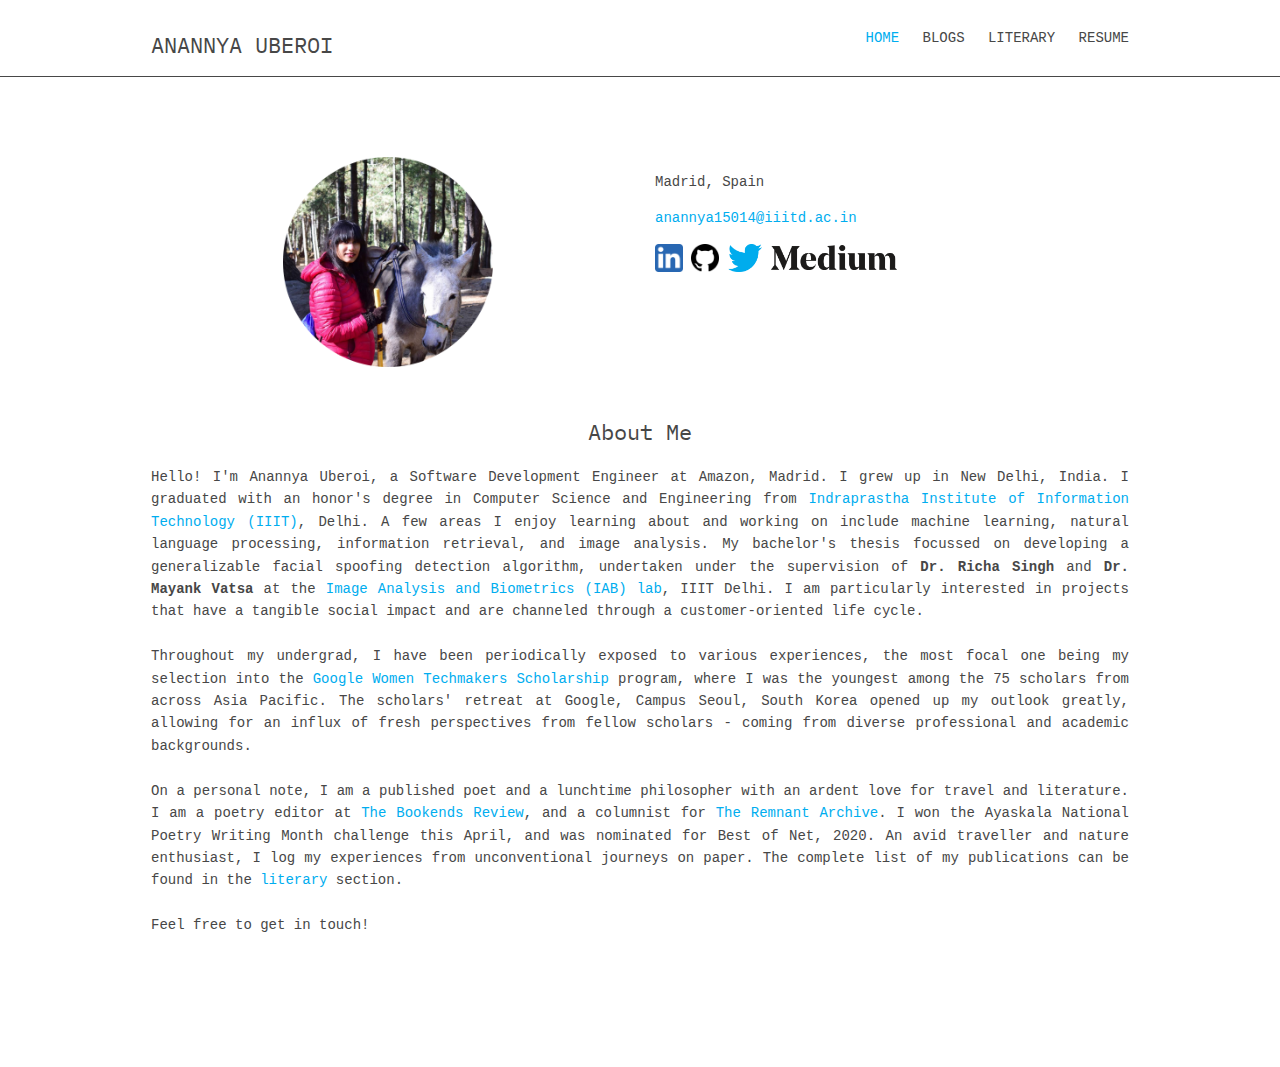
==== index.html @ 2ca4f3ef "Update index.html" ====
<!DOCTYPE html>
<html>
   <meta name="viewport" content="width=device-width, initial-scale=1.0">
   <head>
      <title>Anannya::Home</title>
      <meta charset="utf-8">
      <meta name="viewport" content="width=device-width, initial-scale=1.0, maximum-scale=1.0, user-scalable=no">
      <link href='https://fonts.googleapis.com/css?family=IBM Plex Mono' rel='stylesheet'>
      <link href="layout/styles/layout.css" rel="stylesheet" type="text/css" media="all">
   </head>
   <body id="top">
      <div class="wrapper row1">
         <header id="header" class="hoc clear">
            <div id="logo" class="fl_left">
               <h1><a href="index">Anannya Uberoi</a></h1>
            </div>
            <nav id="mainav" class="fl_right">
               <ul class="clear">
                  <li class="active"><a href="index">Home</a></li>
                  <li><a href="blogs">Blogs</a></li>
                  <li><a href="literary">Literary</a></li>
                  <li><a href="https://drive.google.com/file/d/1tfeYeMMP2MQpSxWvID1FiwrRkf4_Dm-1/view?usp=sharing">Resume</a></li>
               </ul>
            </nav>
         </header>
      </div>
      <div class="wrapper row3">
         <main class="hoc container clear">
            <div class="group btmspace-50 demo hoc" align="center" width="auto" float="none">
               <div class="one_half first" align="center">
                  <img src="images/circle-cropped.png" alt="Profile" style="width:15em;height:15em;">
               </div>
               <div class="one_half" align="left">
                  <p>Madrid, Spain</p>
                  <p><a href="mailto:anannya15014@iiitd.ac.in">anannya15014@iiitd.ac.in</a></p>
                  <p>
                     <a href="https://www.linkedin.com/in/anannyauberoi/"><img src="images/linkedin.png" alt="LinkedIn" style="height:2em"></a>
                     <a href="https://github.com/anne27"><img src="images/github.png" alt="GitHub" style="height:2em"></a>
                     <a href="https://twitter.com/AnannyaUberoi"><img src="images/twitter.png" alt="Twitter" style="height:2em"></a>
                     <a href="https://medium.com/@anannyauberoi/"><img src="images/medium.png" alt="Medium" style="width:9em"></a>
                  </p>
               </div>
            </div>
            <h3 class="heading" align="center">About Me</h3>
            <p class="btmspace-50 justified">Hello! I'm Anannya Uberoi, a Software Development Engineer at Amazon, Madrid. I grew up in New Delhi, India. I graduated with an honor's degree in Computer Science and Engineering from <a target="_blank" href = "http://iiitd.ac.in/">Indraprastha Institute of Information Technology (IIIT)</a>, Delhi. A few areas I enjoy learning about and working on include machine learning, natural language processing, information retrieval, and image analysis. My bachelor's thesis focussed on developing a generalizable facial spoofing detection algorithm, undertaken under the supervision of <strong>Dr. Richa Singh</strong> and <strong>Dr. Mayank Vatsa</strong> at the <a target="_blank" href = "http://iab-rubric.org/">Image Analysis and Biometrics (IAB) lab</a>, IIIT Delhi. I am particularly interested in projects that have a tangible social impact and are channeled through a customer-oriented life cycle.
               <br><br>
               Throughout my undergrad, I have been periodically exposed to various  experiences, the most focal one being my selection into the <a target="_blank" href = "https://www.womentechmakers.com/scholars/previous">Google Women Techmakers Scholarship</a> program, where I was the youngest among the 75 scholars from across Asia Pacific. The scholars' retreat at Google, Campus Seoul, South Korea opened up my outlook greatly, allowing for an influx of fresh perspectives from fellow scholars - coming from diverse professional and academic backgrounds.
               <br><br>
               On a personal note, I am a published poet and a lunchtime philosopher with an ardent love for travel and literature. I am a poetry editor at <a target="_blank" href="http://thebookendsreview.com/about-us/">The Bookends Review</a>, and a columnist for <a target="_blank" href="https://www.theremnantarchive.com/">The Remnant Archive</a>. I won the Ayaskala National Poetry Writing Month challenge this April, and was nominated for Best of Net, 2020. An avid traveller and nature enthusiast, I log my experiences from unconventional journeys on paper. The complete list of my publications can be found in the <a href="https://anannyauberoi.com/literary">literary</a> section.
               <br><br>
               Feel free to get in touch!
            </p>
            <!-- <div class="clear"><span class="tags">New:</span> For personalized resume and profile reviews at fixed charges, please contact me via LinkedIn Messaging or drop me an email at <a href="mailto:anannyauberoi27@gmail.com">anannyauberoi27@gmail.com</a>, with the subject line including "Resume Review".</div> -->
         </main>
      </div>
      <a id="backtotop" href="#top"><i class="fa fa-chevron-up"></i></a>
      <script src="layout/scripts/jquery.min.js"></script>
      <script src="layout/scripts/jquery.backtotop.js"></script>
      <script src="layout/scripts/jquery.mobilemenu.js"></script>
      <script src="layout/scripts/jquery.flexslider-min.js"></script>
   </body>
</html>
---- layout/styles/layout.css ----
@charset "utf-8";
/*
Template Name: Jeren
Author: <a href="https://www.os-templates.com/">OS Templates</a>
Author URI: https://www.os-templates.com/
Licence: Free to use under our free template licence terms
Licence URI: https://www.os-templates.com/template-terms
File: Layout CSS
*/

@import url("font-awesome.min.css");
@import url("custom.flexslider.css");
@import url("framework.css");

/* Rows
--------------------------------------------------------------------------------------------------------------- */
.row0, .row0 a{}
.row1{border-bottom:1px solid;}
.row2{border-bottom:1px solid;}
.row3, .row3 a{}
.row4, .row4 a{}
.row5{border-top:1px solid;}


/* Top Bar
--------------------------------------------------------------------------------------------------------------- */
#topbar{padding:15px 0; font-size:.8rem; text-transform:uppercase;}

#topbar *{margin:0;}
#topbar ul li{display:inline-block; margin-right:10px; padding-right:15px; border-right:1px solid;}
#topbar ul li:last-child{margin-right:0; padding-right:0; border-right:none;}
#topbar i{margin:0 5px 0 0; line-height:normal;}


/* Header
--------------------------------------------------------------------------------------------------------------- */
#header{}

#header #logo{margin:30px 0 0 0;}
#header #logo h1{margin:0; padding:0; font-size:22px; text-transform:uppercase;}


/* Page Intro
--------------------------------------------------------------------------------------------------------------- */
#pageintro{padding:150px 0;}

#pageintro li article{display:block; max-width:75%; margin:0 auto; text-align:center;}
#pageintro li article *{margin:0;}
#pageintro li p:first-of-type{margin-bottom:10px; font-style:italic;}
#pageintro li .heading{margin-bottom:30px; font-size:3rem; word-wrap:break-word;}
#pageintro li p:nth-of-type(2){line-height:1.5rem;}
#pageintro li footer{margin-top:40px;}


/* Content Area
--------------------------------------------------------------------------------------------------------------- */
.container{padding:80px 0;}

/* Content */
.container .content{}

.sectiontitle{display:block; max-width:65%; margin:0 auto 60px; text-align:center;}
.sectiontitle *{margin:0;}

.services li:nth-child(-n+3){margin-bottom:50px;}/* Adds bottom margin to the first three elements only */
.services > li:last-child{margin-bottom:0;}/* Used when elements stack in small viewports */
.services article{display:block; text-align:center;}
.services article *{margin:0 0 15px 0;}
.services article > :last-child{margin-bottom:0;}
.services article .heading{font-size:1.2rem;}

.logos li:last-child{margin-bottom:0;}/* Used when elements stack in small viewports */
.logos li a{display:inline-block; max-width:100%;}

.excerpt{display:inline-block; width:100%; max-width:320px; padding-bottom:20px;}
.excerpt img{}
.excerpt .excerpttxt{display:block; position:relative; max-width:84%; margin:-40px auto; padding:20px; text-align:center;}
.excerpt .excerpttxt > ul{margin:0 0 15px 0; padding:0; font-size:.8rem;}
.excerpt .excerpttxt > ul li{display:inline-block; margin-right:8px;}
.excerpt .excerpttxt > ul li:first-child::after{margin-left:10px; content:"|";}
.excerpt .excerpttxt > ul li:last-child{margin-right:0;}
.excerpt .heading{margin:0 0 30px 0;}
.excerpt p:last-of-type{margin:0; padding:0;}

/* Comments */
#comments ul{margin:0 0 40px 0; padding:0; list-style:none;}
#comments li{margin:0 0 10px 0; padding:15px;}
#comments .avatar{float:right; margin:0 0 10px 10px; padding:3px; border:1px solid;}
#comments address{font-weight:bold;}
#comments time{font-size:smaller;}
#comments .comcont{display:block; margin:0; padding:0;}
#comments .comcont p{margin:10px 5px 10px 0; padding:0;}

#comments form{display:block; width:100%;}
#comments input, #comments textarea{width:100%; padding:10px; border:1px solid;}
#comments textarea{overflow:auto;}
#comments div{margin-bottom:15px;}
#comments input[type="submit"], #comments input[type="reset"]{display:inline-block; width:auto; min-width:150px; margin:0; padding:8px 5px; cursor:pointer;}

/* Sidebar */
.container .sidebar{}

.sidebar .sdb_holder{margin-bottom:50px;}
.sidebar .sdb_holder:last-child{margin-bottom:0;}


/* Footer
--------------------------------------------------------------------------------------------------------------- */
#footer{padding:80px 0;}

#footer .heading{margin-bottom:50px; font-size:1.2rem;}

#footer .linklist li{display:block; margin-bottom:15px; padding:0 0 15px 0; border-bottom:1px solid;}
#footer .linklist li:last-child{margin:0; padding:0; border:none;}
#footer .linklist li::before, #footer .linklist li::after{display:table; content:"";}
#footer .linklist li, #footer .linklist li::after{clear:both;}

#footer .contact{}
#footer .contact.linklist li, #footer .contact.linklist li:last-child{position:relative; padding-left:40px;}
#footer .contact li *{margin:0; padding:0; line-height:1.6;}
#footer .contact li i{display:block; position:absolute; top:0; left:0; width:30px; font-size:16px; text-align:center;}

#footer input, #footer button{border:1px solid;}
#footer input{display:block; width:100%; padding:8px;}
#footer button{padding:8px 18px 10px; text-transform:uppercase; font-weight:700; cursor:pointer;}

/* Transition Fade
This gives a smooth transition to "ALL" elements used in the layout - other than the navigation form used in mobile devices
If you don't want it to fade all elements, you have to list the ones you want to be faded individually
Delete it completely to stop fading
--------------------------------------------------------------------------------------------------------------- */
*, *::before, *::after{transition:all .28s ease-in-out;}
#mainav form *{transition:none !important;}


/* ------------------------------------------------------------------------------------------------------------ */
/* ------------------------------------------------------------------------------------------------------------ */
/* ------------------------------------------------------------------------------------------------------------ */
/* ------------------------------------------------------------------------------------------------------------ */
/* ------------------------------------------------------------------------------------------------------------ */


/* Navigation
--------------------------------------------------------------------------------------------------------------- */
nav ul, nav ol{margin:0; padding:0; list-style:none;}

#mainav, #breadcrumb, .sidebar nav{line-height:normal;}
#mainav .drop::after, #mainav li li .drop::after, #breadcrumb li a::after, .sidebar nav a::after{position:absolute; font-family:"FontAwesome"; font-size:10px; line-height:10px;}

/* Top Navigation */
#mainav{}
#mainav ul{text-transform:uppercase;}
#mainav ul ul{z-index:9999; position:absolute; width:180px; text-transform:none;}
#mainav ul ul ul{left:180px; top:0;}
#mainav li{display:inline-block; position:relative; margin:0 15px 0 0; padding:0;}
#mainav li:last-child{margin-right:0;}
#mainav li li{width:100%; margin:0;}
#mainav li a{display:block; padding:30px 0;}
#mainav li li a{border:solid; border-width:0 0 1px 0;}
#mainav .drop{padding-left:15px;}
#mainav li li a, #mainav li li .drop{display:block; margin:0; padding:10px 15px;}
#mainav .drop::after, #mainav li li .drop::after{content:"\f0d7";}
#mainav .drop::after{top:35px; left:5px;}
#mainav li li .drop::after{top:15px; left:5px;}
#mainav ul ul{visibility:hidden; opacity:0;}
#mainav ul li:hover > ul{visibility:visible; opacity:1;}

#mainav form{display:none; margin:0; padding:0;}
#mainav form select, #mainav form select option{display:block; cursor:pointer; outline:none;}
#mainav form select{width:100%; padding:5px; border:none;}
#mainav form select option{margin:5px; padding:0; border:none;}

/* Breadcrumb */
#breadcrumb{padding:120px 0 15px;}
#breadcrumb ul{margin:0; padding:0; list-style:none; text-transform:uppercase;}
#breadcrumb li{display:inline-block; margin:0 6px 0 0; padding:0;}
#breadcrumb li a{display:block; position:relative; margin:0; padding:0 12px 0 0; font-size:12px;}
#breadcrumb li a::after{top:3px; right:0; content:"\f101";}
#breadcrumb li:last-child a{margin:0; padding:0;}
#breadcrumb li:last-child a::after{display:none;}

/* Sidebar Navigation */
.sidebar nav{display:block; width:100%;}
.sidebar nav li{margin:0 0 3px 0; padding:0;}
.sidebar nav a{display:block; position:relative; margin:0; padding:5px 10px 5px 15px; text-decoration:none; border:solid; border-width:0 0 1px 0;}
.sidebar nav a::after{top:9px; left:5px; content:"\f101";}
.sidebar nav ul ul a{padding-left:35px;}
.sidebar nav ul ul a::after{left:25px;}
.sidebar nav ul ul ul a{padding-left:55px;}
.sidebar nav ul ul ul a::after{left:45px;}

/* Pagination */
.pagination{display:block; width:100%; text-align:center; clear:both;}
.pagination li{display:inline-block; margin:0 2px 0 0;}
.pagination li:last-child{margin-right:0;}
.pagination a, .pagination strong{display:block; padding:8px 11px; border:1px solid; background-clip:padding-box; font-weight:normal;}

/* Back to Top */
#backtotop{z-index:999; display:inline-block; position:fixed; visibility:hidden; bottom:20px; right:20px; width:36px; height:36px; line-height:36px; font-size:16px; text-align:center; opacity:.2;}
#backtotop i{display:block; width:100%; height:100%; line-height:inherit;}
#backtotop.visible{visibility:visible; opacity:.5;}
#backtotop:hover{opacity:1;}


/* Tables
--------------------------------------------------------------------------------------------------------------- */
table, th, td{border:1px solid; border-collapse:collapse; vertical-align:top;}
table, th{table-layout:auto;}
table{width:100%; margin-bottom:15px;}
th, td{padding:5px 8px;}
td{border-width:0 1px;}


/* Gallery
--------------------------------------------------------------------------------------------------------------- */
#gallery{display:block; width:100%; margin-bottom:50px;}
#gallery figure figcaption{display:block; width:100%; clear:both;}
#gallery li{margin-bottom:30px;}


/* Font Awesome Social Icons
--------------------------------------------------------------------------------------------------------------- */
.faico{margin:0; padding:0; list-style:none;}
.faico li{display:inline-block; margin:8px 5px 0 0; padding:0; line-height:normal;}
.faico li:last-child{margin-right:0;}
.faico a{display:inline-block; width:36px; height:36px; line-height:36px; font-size:18px; text-align:center;}

.faico a{color:#inherit; background-color:#353535;}
.faico a:hover{color:#FFFFFF;}

.faicon-dribble:hover{background-color:#EA4C89;}
.faicon-facebook:hover{background-color:#3B5998;}
.faicon-google-plus:hover{background-color:#DB4A39;}
.faicon-linkedin:hover{background-color:#0E76A8;}
.faicon-twitter:hover{background-color:#00ACEE;}
.faicon-vk:hover{background-color:#4E658E;}


/* ------------------------------------------------------------------------------------------------------------ */
/* ------------------------------------------------------------------------------------------------------------ */
/* ------------------------------------------------------------------------------------------------------------ */
/* ------------------------------------------------------------------------------------------------------------ */
/* ------------------------------------------------------------------------------------------------------------ */


/* Colours
--------------------------------------------------------------------------------------------------------------- */
body{color:#CBCBCB; background-color:#222222;}
a{color:#00ADEF;}
a:active, a:focus{background:transparent;}/* IE10 + 11 Bugfix - prevents grey background */
hr, .borderedbox{border-color:#D7D7D7;}
label span{color:#FF0000; background-color:inherit;}
input:focus, textarea:focus, *:required:focus{border-color:#00ADEF;}

.overlay{color:#FFFFFF; background-color:inherit;}
.overlay::after{color:inherit; background-color:rgba(0,0,0,.55);}
.overlay.light{color:#474747;}
.overlay.light::after{background-color:rgba(255,255,255,.9);}

.btn, .btn.inverse:hover{color:#FFFFFF; background-color:#00ADEF; border-color:#00ADEF;}
.btn:hover, .btn.inverse{color:inherit; background-color:transparent; border-color:inherit;}

blockquote::before{color:rgba(255,255,255,.2);}

.icon{color:#00ADEF; border-color:#D7D7D7;}
a > .icon:hover, .services article:hover .icon{color:#FFFFFF; background-color:#00ADEF; border-color:#00ADEF;}


/* Rows */
.row0, .row0 a{color:#474747; background-color:#EFEFEF;}
.row1{color:#474747; background-color:#FFFFFF;}
.row2{color:#474747; background-color:#EFEFEF; border-color:#D7D7D7;}
.row3{color:#474747; background-color:#FFFFFF;}
.row4{color:#CBCBCB; background-color:#222222;}
.row5, .row5 a{color:#CBCBCB; background-color:#222222;}
.row5{border-color:rgba(255,255,255,.1);}


/* Top Bar */
#topbar ul li{border-color:rgba(0,0,0,.1);}
#topbar > div:last-of-type li:first-child a{color:#00ADEF;}


/* Header */
#header #logo a{color:inherit;}


/* Content Area */
.excerpt .excerpttxt{color:inherit; background-color:#FFFFFF;}


/* Footer */
#footer .heading{color:#FFFFFF;}
#footer hr, #footer .borderedbox, #footer .linklist li{border-color:rgba(255,255,255,.1);}

#footer input, #footer button{border-color:transparent;}
#footer input{color:#FFFFFF; background-color:#353535;}
#footer input:focus{border-color:#00ADEF;}
#footer button{color:#FFFFFF; background-color:#00ADEF;}


/* Navigation */
#mainav li a{color:inherit;}
#mainav .active a, #mainav a:hover, #mainav li:hover > a{color:#00ADEF; background-color:inherit;}
#mainav li li a, #mainav .active li a{color:#FFFFFF; background-color:rgba(0,0,0,.6); border-color:rgba(0,0,0,.6);}
#mainav li li:hover > a, #mainav .active .active > a{color:#FFFFFF; background-color:#00ADEF;}
#mainav form select{color:#FFFFFF; background-color:#000000;}

#breadcrumb a{color:inherit; background-color:inherit;}
#breadcrumb li:last-child a{color:#00ADEF;}

.container .sidebar nav a{color:inherit; border-color:#D7D7D7;}
.container .sidebar nav a:hover{color:#00ADEF;}

.pagination a, .pagination strong{border-color:#D7D7D7;}
.pagination .current *{color:#FFFFFF; background-color:#00ADEF;}

#backtotop{color:#FFFFFF; background-color:#00ADEF;}


/* Tables + Comments */
table, th, td, #comments .avatar, #comments input, #comments textarea{border-color:#D7D7D7;}
#comments input:focus, #comments textarea:focus, #comments *:required:focus{border-color:#00ADEF;}
th{color:#FFFFFF; background-color:#373737;}
tr, #comments li, #comments input[type="submit"], #comments input[type="reset"]{color:inherit; background-color:#FBFBFB;}
tr:nth-child(even), #comments li:nth-child(even){color:inherit; background-color:#F7F7F7;}
table a, #comments a{background-color:inherit;}


/* ------------------------------------------------------------------------------------------------------------ */
/* ------------------------------------------------------------------------------------------------------------ */
/* ------------------------------------------------------------------------------------------------------------ */
/* ------------------------------------------------------------------------------------------------------------ */
/* ------------------------------------------------------------------------------------------------------------ */


/* Media Queries
--------------------------------------------------------------------------------------------------------------- */
@-ms-viewport{width:device-width;}


/* Max Wrapper Width - Laptop, Desktop etc.
--------------------------------------------------------------------------------------------------------------- */
@media screen and (min-width:978px){
	.hoc{max-width:978px;}
}


/* Mobile Devices
--------------------------------------------------------------------------------------------------------------- */
@media screen and (max-width:900px){
	.hoc{max-width:90%;}

	#topbar{}

	#header{padding:30px 0 15px;}
	#header #logo{margin:0;}

	#mainav{}
	#mainav ul{display:none;}
	#mainav form{display:block;}

	#breadcrumb{}

	.container{}
	#comments input[type="reset"]{margin-top:10px;}
	.pagination li{display:inline-block; margin:0 5px 5px 0;}

	#footer{}

	#copyright{}
	#copyright p:first-of-type{margin-bottom:10px;}
}


@media screen and (max-width:750px){
	.imgl, .imgr{display:inline-block; float:none; margin:0 0 10px 0;}
	.fl_left, .fl_right{display:block; float:none;}
	.group .group > *:last-child, .clear .clear > *:last-child, .clear .group > *:last-child, .group .clear > *:last-child{margin-bottom:0;}/* Experimental - Needs more testing in different situations, stops double margin when stacking */
	.one_half, .one_third, .two_third, .one_quarter, .two_quarter, .three_quarter{display:block; float:none; width:auto; margin:0 0 50px 0; padding:0;}

	#topbar{padding-top:15px; text-align:center;}
	#topbar ul{margin:0 0 15px 0; line-height:normal;}

	#header{text-align:center;}
	#header #logo{margin-bottom:15px;}

	.sectiontitle{max-width:none; text-align:left;}
}


@media screen and (max-width:450px){
	#topbar ul li{margin-bottom:2px; padding-right:0; border-right:none;}
}


/* Other
--------------------------------------------------------------------------------------------------------------- */
@media screen and (max-width:650px){
	.scrollable{display:block; width:100%; margin:0 0 30px 0; padding:0 0 15px 0; overflow:auto; overflow-x:scroll;}
	.scrollable table{margin:0; padding:0; white-space:nowrap;}

	.inline li{display:block; margin-bottom:10px;}
	.pushright li{margin-right:0;}

	.font-x2{font-size:1.4rem;}
	.font-x3{font-size:1.6rem;}

	#pageintro li article{max-width:none; width:100%;}
	#pageintro li .heading{font-size:1.6rem;}
}

/* New */

.row {
  display: flex;
}

/* Create two equal columns that sits next to each other */
.column {
  flex: 50%;
  padding: 1em;
  width: 50%;
}

.tags 
{
	padding: 0.15em; 
	border-radius: 0.5em; 
	color: white; 
	background-color:#70c99d;
}
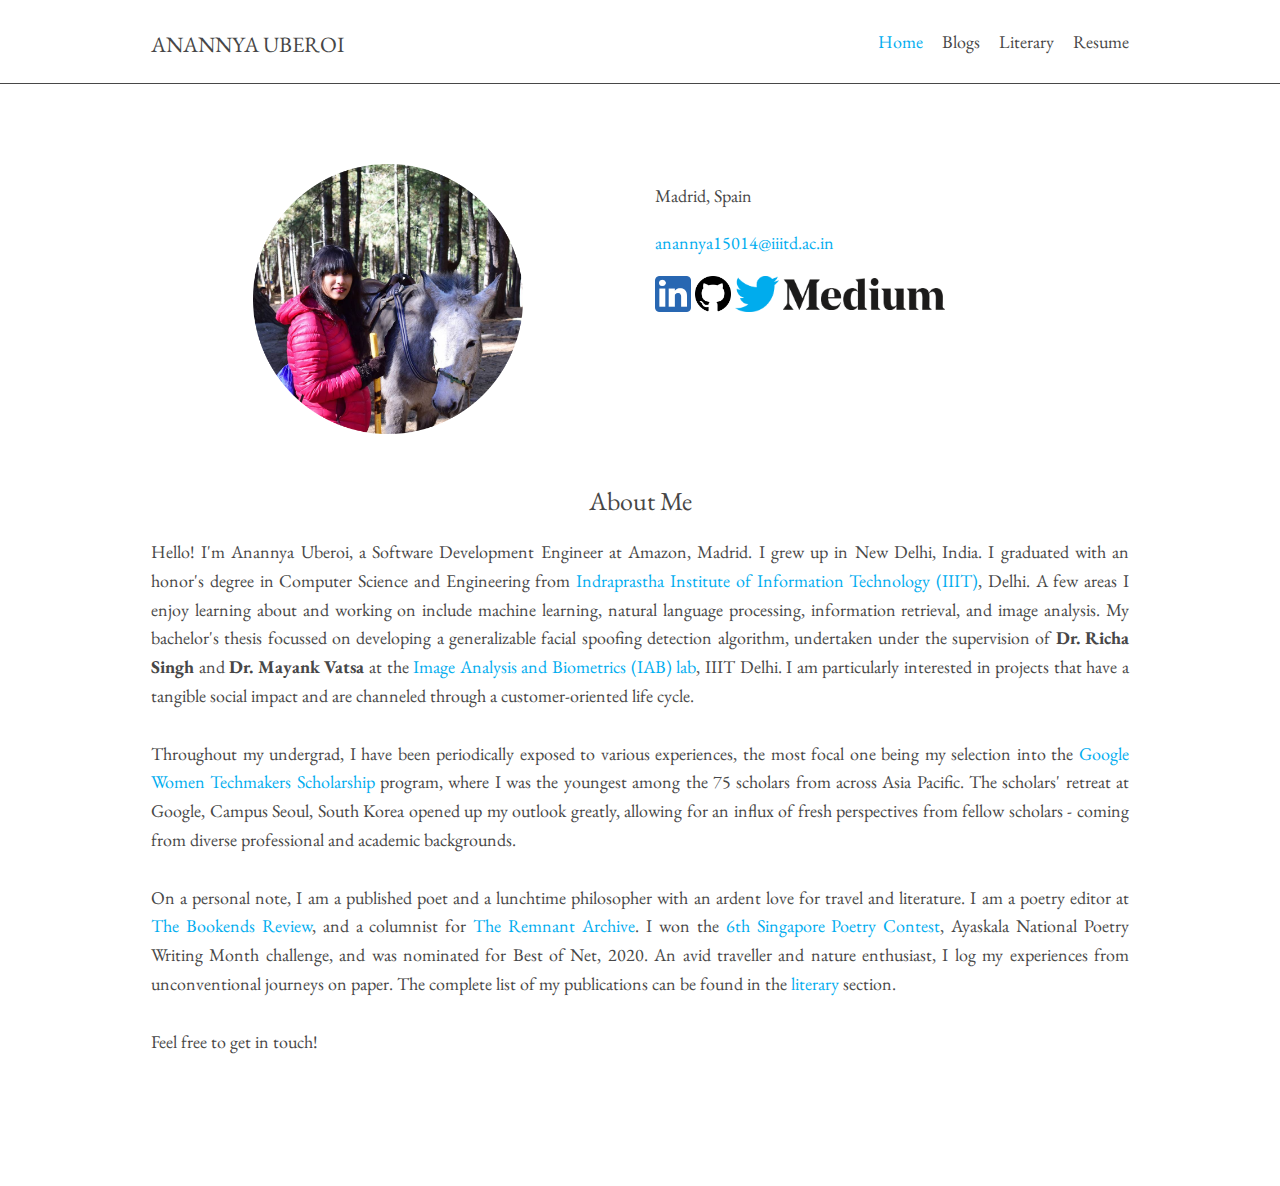
==== commit 415f1880: "Update index.html" ====
--- a/index.html
+++ b/index.html
@@ -46,7 +46,7 @@
                <br><br>
                Throughout my undergrad, I have been periodically exposed to various  experiences, the most focal one being my selection into the <a target="_blank" href = "https://www.womentechmakers.com/scholars/previous">Google Women Techmakers Scholarship</a> program, where I was the youngest among the 75 scholars from across Asia Pacific. The scholars' retreat at Google, Campus Seoul, South Korea opened up my outlook greatly, allowing for an influx of fresh perspectives from fellow scholars - coming from diverse professional and academic backgrounds.
                <br><br>
-               On a personal note, I am a published poet and a lunchtime philosopher with an ardent love for travel and literature. I am a poetry editor at <a target="_blank" href="http://thebookendsreview.com/about-us/">The Bookends Review</a>, and a columnist for <a target="_blank" href="https://www.theremnantarchive.com/">The Remnant Archive</a>. I won the Ayaskala National Poetry Writing Month challenge this April, and was nominated for Best of Net, 2020. An avid traveller and nature enthusiast, I log my experiences from unconventional journeys on paper. The complete list of my publications can be found in the <a href="https://anannyauberoi.com/literary">literary</a> section.
+               On a personal note, I am a published poet and a lunchtime philosopher with an ardent love for travel and literature. I am a poetry editor at <a target="_blank" href="http://thebookendsreview.com/about-us/">The Bookends Review</a>, and a columnist for <a target="_blank" href="https://www.theremnantarchive.com/">The Remnant Archive</a>. I won the <a target="_blank" href="https://singaporeunbound.org/blog/2020/7/23/6th-singapore-poetry-contest-results?fbclid=IwAR1X2EfIau5Wi6dW1j9ng-JLvfMtAHNqVcgIaGo2XMOSmZO0yrZzRk2Px0g">6th Singapore Poetry Contest</a>, Ayaskala National Poetry Writing Month challenge, and was nominated for Best of Net, 2020. An avid traveller and nature enthusiast, I log my experiences from unconventional journeys on paper. The complete list of my publications can be found in the <a href="https://anannyauberoi.com/literary">literary</a> section.
                <br><br>
                Feel free to get in touch!
             </p>
--- a/layout/styles/layout.css
+++ b/layout/styles/layout.css
@@ -67,7 +67,7 @@
 .services article{display:block; text-align:center;}
 .services article *{margin:0 0 15px 0;}
 .services article > :last-child{margin-bottom:0;}
-.services article .heading{font-size:1.2rem;}
+.services article .heading{font-size:.2rem;}
 
 .logos li:last-child{margin-bottom:0;}/* Used when elements stack in small viewports */
 .logos li a{display:inline-block; max-width:100%;}
@@ -149,7 +149,6 @@
 
 /* Top Navigation */
 #mainav{}
-#mainav ul{text-transform:uppercase;}
 #mainav ul ul{z-index:9999; position:absolute; width:180px; text-transform:none;}
 #mainav ul ul ul{left:180px; top:0;}
 #mainav li{display:inline-block; position:relative; margin:0 15px 0 0; padding:0;}
@@ -430,3 +429,20 @@
 	color: white; 
 	background-color:#70c99d;
 }
+
+.card {
+	padding: 20px;
+    margin: 30px;
+	box-shadow: 0 1px 3px rgba(0,0,0,0.12), 0 1px 2px rgba(0,0,0,0.24);
+	transition: all 0.3s cubic-bezier(.25,.8,.25,1);
+	background: #FDFDFD;
+  }
+  
+  .card:hover {
+	box-shadow: 0 14px 28px rgba(0,0,0,0.25), 0 10px 10px rgba(172, 81, 113, 0.22);
+  }
+
+li {
+	padding: 5px;
+}
+  
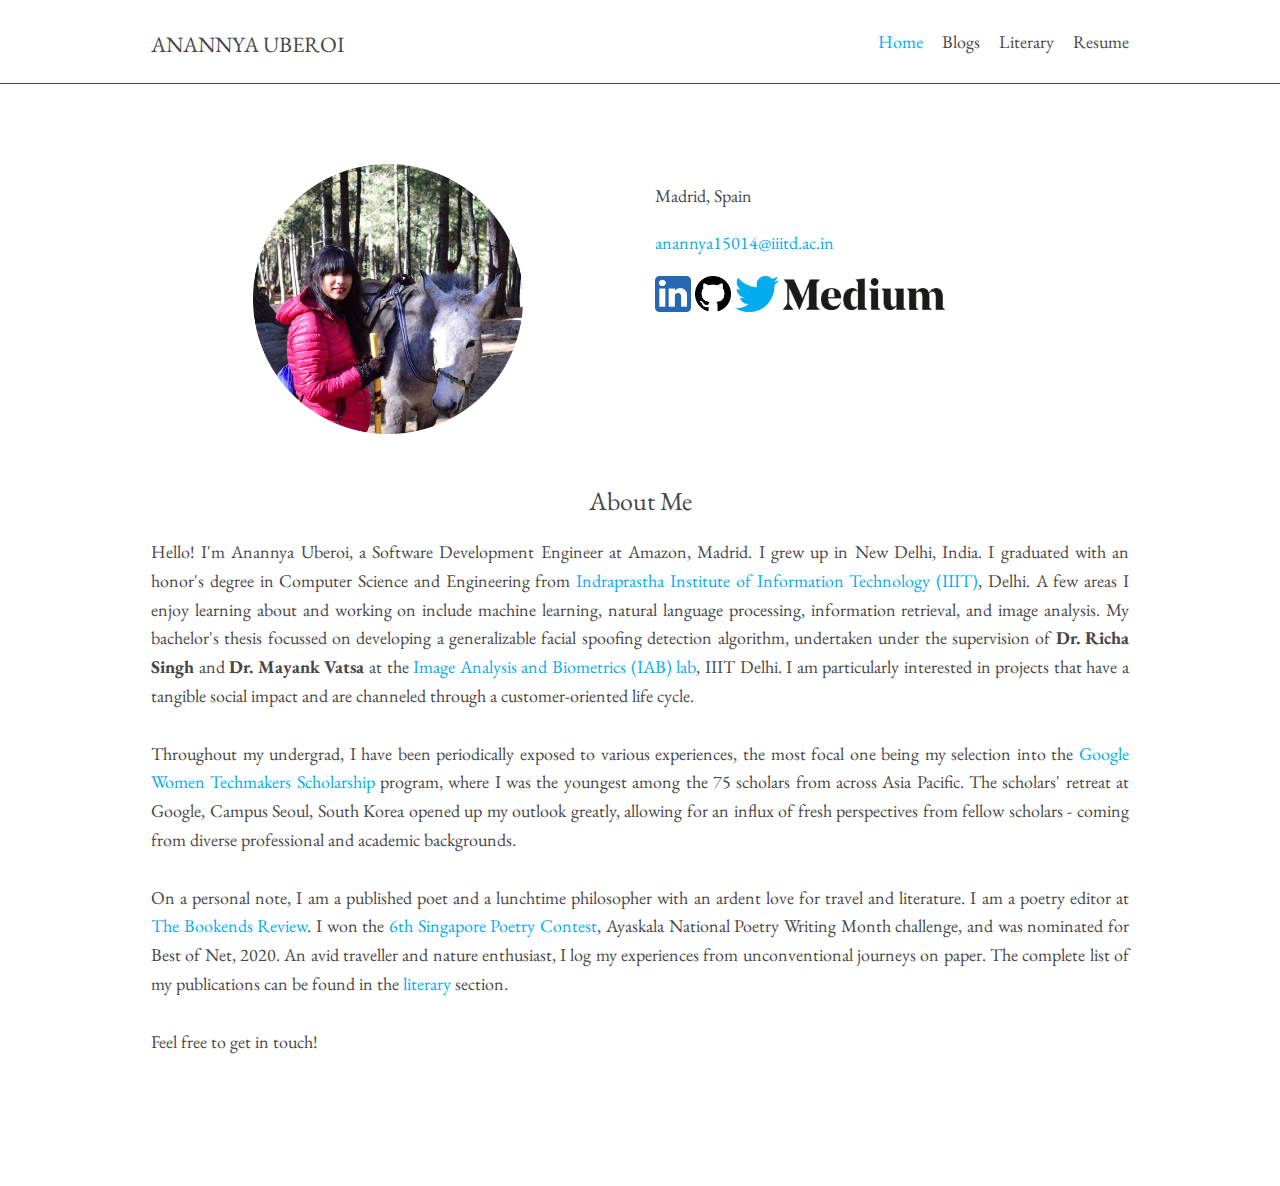
==== commit bdb88148: "Update index.html" ====
--- a/index.html
+++ b/index.html
@@ -46,7 +46,7 @@
                <br><br>
                Throughout my undergrad, I have been periodically exposed to various  experiences, the most focal one being my selection into the <a target="_blank" href = "https://www.womentechmakers.com/scholars/previous">Google Women Techmakers Scholarship</a> program, where I was the youngest among the 75 scholars from across Asia Pacific. The scholars' retreat at Google, Campus Seoul, South Korea opened up my outlook greatly, allowing for an influx of fresh perspectives from fellow scholars - coming from diverse professional and academic backgrounds.
                <br><br>
-               On a personal note, I am a published poet and a lunchtime philosopher with an ardent love for travel and literature. I am a poetry editor at <a target="_blank" href="http://thebookendsreview.com/about-us/">The Bookends Review</a>, and a columnist for <a target="_blank" href="https://www.theremnantarchive.com/">The Remnant Archive</a>. I won the <a target="_blank" href="https://singaporeunbound.org/blog/2020/7/23/6th-singapore-poetry-contest-results?fbclid=IwAR1X2EfIau5Wi6dW1j9ng-JLvfMtAHNqVcgIaGo2XMOSmZO0yrZzRk2Px0g">6th Singapore Poetry Contest</a>, Ayaskala National Poetry Writing Month challenge, and was nominated for Best of Net, 2020. An avid traveller and nature enthusiast, I log my experiences from unconventional journeys on paper. The complete list of my publications can be found in the <a href="https://anannyauberoi.com/literary">literary</a> section.
+               On a personal note, I am a published poet and a lunchtime philosopher with an ardent love for travel and literature. I am a poetry editor at <a target="_blank" href="http://thebookendsreview.com/about-us/">The Bookends Review</a>. I won the <a target="_blank" href="https://singaporeunbound.org/blog/2020/7/23/6th-singapore-poetry-contest-results?fbclid=IwAR1X2EfIau5Wi6dW1j9ng-JLvfMtAHNqVcgIaGo2XMOSmZO0yrZzRk2Px0g">6th Singapore Poetry Contest</a>, Ayaskala National Poetry Writing Month challenge, and was nominated for Best of Net, 2020. An avid traveller and nature enthusiast, I log my experiences from unconventional journeys on paper. The complete list of my publications can be found in the <a href="https://anannyauberoi.com/literary">literary</a> section.
                <br><br>
                Feel free to get in touch!
             </p>
--- a/layout/styles/layout.css
+++ b/layout/styles/layout.css
@@ -1,12 +1,4 @@
 @charset "utf-8";
-/*
-Template Name: Jeren
-Author: <a href="https://www.os-templates.com/">OS Templates</a>
-Author URI: https://www.os-templates.com/
-Licence: Free to use under our free template licence terms
-Licence URI: https://www.os-templates.com/template-terms
-File: Layout CSS
-*/
 
 @import url("font-awesome.min.css");
 @import url("custom.flexslider.css");
@@ -445,4 +437,191 @@
 li {
 	padding: 5px;
 }
+
+.piece {
+	font-style: italic;
+}
   
+/*PEN STYLES*/
+
+  .blog-card {
+	display: flex;
+	-webkit-box-orient: vertical;
+	-webkit-box-direction: normal;
+			flex-direction: column;
+	margin: 1rem auto;
+	box-shadow: 0 3px 7px -1px rgba(0, 0, 0, 0.1);
+	margin-bottom: 1.6%;
+	background: #fff;
+	line-height: 1.4;
+	border-radius: 5px;
+	overflow: hidden;
+	z-index: 0;
+  }
+  
+  .blog-card:hover .photo {
+	-webkit-transform: scale(1.01) rotate(2deg);
+			transform: scale(1.01) rotate(2deg);
+  }
+  .blog-card .meta {
+	position: relative;
+	z-index: 0;
+	height: 200px;
+  }
+  .blog-card .photo {
+	position: absolute;
+	top: 0;
+	right: 0;
+	bottom: 0;
+	left: 0;
+	background-size: cover;
+	background-position: center;
+	-webkit-transition: -webkit-transform 0.2s;
+	transition: -webkit-transform 0.2s;
+	transition: transform 0.2s;
+	transition: transform 0.2s, -webkit-transform 0.2s;
+  }
+  .blog-card .details,
+  .blog-card .details ul {
+	margin: auto;
+	padding: 0;
+	list-style: none;
+  }
+  .blog-card .details {
+	position: absolute;
+	top: 0;
+	bottom: 0;
+	left: -100%;
+	margin: auto;
+	-webkit-transition: left 0.2s;
+	transition: left 0.2s;
+	background: rgba(0, 0, 0, 0.6);
+	color: #fff;
+	padding: 10px;
+	width: 100%;
+	font-size: 0.9rem;
+  }
+  .blog-card .details a {
+	-webkit-text-decoration: dotted underline;
+			text-decoration: dotted underline;
+  }
+  .blog-card .details ul li {
+	display: inline-block;
+  }
+  .blog-card .details .author:before {
+	margin-right: 10px;
+	content: "\f007";
+  }
+  .blog-card .details .date:before {
+	margin-right: 10px;
+	content: "\f133";
+  }
+  .blog-card .details .tags ul:before {
+	content: "\f02b";
+	margin-right: 10px;
+  }
+  .blog-card .details .tags li {
+	margin-right: 2px;
+  }
+  .blog-card .details .tags li:first-child {
+	margin-left: -4px;
+  }
+  .blog-card .description {
+	padding: 1rem;
+	background: #fff;
+	position: relative;
+	z-index: 1;
+  }
+  .blog-card .description h1 {
+	line-height: 1;
+	margin: 0;
+	font-size: 1.4rem;
+  }
+  .blog-card .description h2 {
+	font-size: 1.2rem;
+	font-weight: 300;
+	color: #a2a2a2;
+	margin-top: 5px;
+  }
+  .blog-card .description .read-more {
+	text-align: right;
+  }
+  .blog-card .description .read-more a {
+	color: #5ad67d;
+	display: inline-block;
+	position: relative;
+  }
+  .blog-card .description .read-more a:after {
+	content: "\f061";
+	font-family: FontAwesome;
+	margin-left: -10px;
+	opacity: 0;
+	vertical-align: middle;
+	-webkit-transition: margin 0.3s, opacity 0.3s;
+	transition: margin 0.3s, opacity 0.3s;
+  }
+  .blog-card .description .read-more a:hover:after {
+	margin-left: 5px;
+	opacity: 1;
+  }
+  .blog-card p {
+	position: relative;
+	margin: 1rem 0 0;
+  }
+  .blog-card p:first-of-type {
+	margin-top: 1.25rem;
+  }
+  .blog-card p:first-of-type:before {
+	content: "";
+	position: absolute;
+	height: 5px;
+	background: #5ad67d;
+	width: 35px;
+	top: -0.75rem;
+	border-radius: 3px;
+  }
+  .blog-card:hover .details {
+	left: 0%;
+  }
+  @media (min-width: 640px) {
+	.blog-card {
+	  -webkit-box-orient: horizontal;
+	  -webkit-box-direction: normal;
+			  flex-direction: row;
+	  max-width: 1500px;
+	}
+	.blog-card .meta {
+	  flex-basis: 40%;
+	  height: auto;
+	}
+	.blog-card .description {
+	  flex-basis: 60%;
+	}
+	.blog-card .description:before {
+	  -webkit-transform: skewX(-3deg);
+			  transform: skewX(-3deg);
+	  content: "";
+	  background: #fff;
+	  width: 30px;
+	  position: absolute;
+	  left: -10px;
+	  top: 0;
+	  bottom: 0;
+	  z-index: -1;
+	}
+	.blog-card.alt {
+	  -webkit-box-orient: horizontal;
+	  -webkit-box-direction: reverse;
+			  flex-direction: row-reverse;
+	}
+	.blog-card.alt .description:before {
+	  left: inherit;
+	  right: -10px;
+	  -webkit-transform: skew(3deg);
+			  transform: skew(3deg);
+	}
+	.blog-card.alt .details {
+	  padding-left: 25px;
+	}
+  }
+  
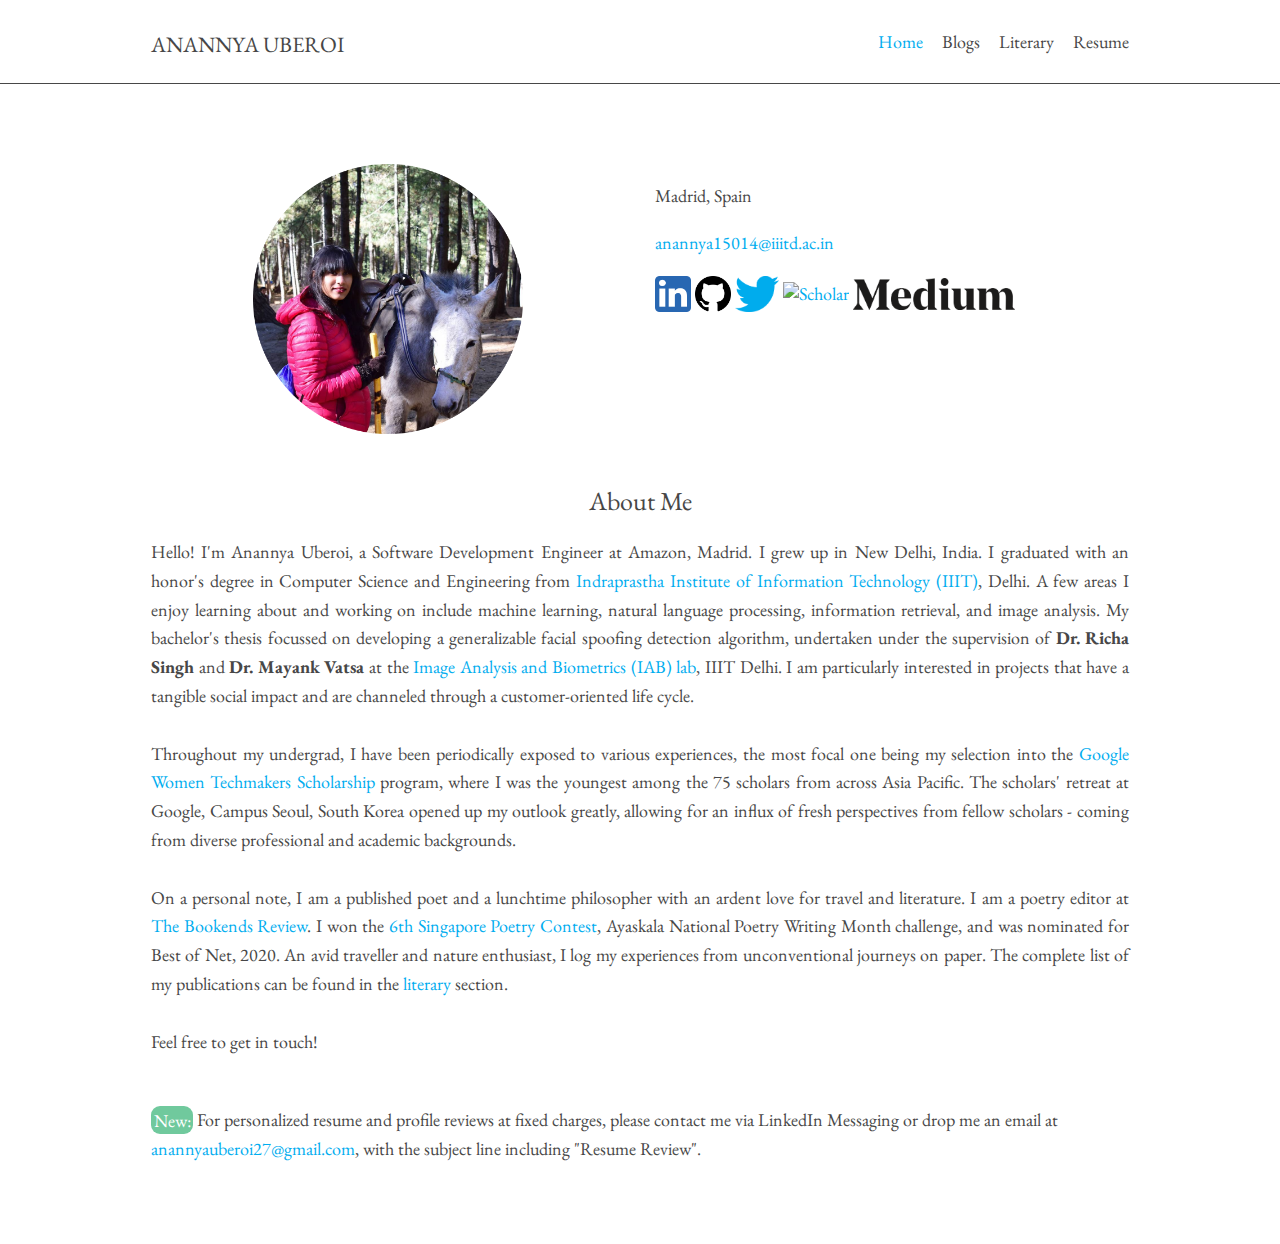
==== commit 1e96897f: "Update index.html" ====
--- a/index.html
+++ b/index.html
@@ -34,10 +34,11 @@
                   <p>Madrid, Spain</p>
                   <p><a href="mailto:anannya15014@iiitd.ac.in">anannya15014@iiitd.ac.in</a></p>
                   <p>
-                     <a href="https://www.linkedin.com/in/anannyauberoi/"><img src="images/linkedin.png" alt="LinkedIn" style="height:2em"></a>
-                     <a href="https://github.com/anne27"><img src="images/github.png" alt="GitHub" style="height:2em"></a>
-                     <a href="https://twitter.com/AnannyaUberoi"><img src="images/twitter.png" alt="Twitter" style="height:2em"></a>
-                     <a href="https://medium.com/@anannyauberoi/"><img src="images/medium.png" alt="Medium" style="width:9em"></a>
+                     <a target= "_blank" href="https://www.linkedin.com/in/anannyauberoi/"><img src="images/linkedin.png" alt="LinkedIn" style="height:2em"></a>
+                     <a target= "_blank" href="https://github.com/anne27"><img src="images/github.png" alt="GitHub" style="height:2em"></a>
+                     <a target= "_blank" href="https://twitter.com/AnannyaUberoi"><img src="images/twitter.png" alt="Twitter" style="height:2em"></a>
+                     <a target= "_blank" href="https://scholar.google.com/citations?user=a4Lp-GEAAAAJ&hl=en"><img src="images/scholar.png" alt="Scholar" style="height:2em"></a>
+                     <a target= "_blank" href="https://medium.com/@anannyauberoi/"><img src="images/medium.png" alt="Medium" style="width:9em"></a>
                   </p>
                </div>
             </div>
@@ -50,7 +51,8 @@
                <br><br>
                Feel free to get in touch!
             </p>
-            <!-- <div class="clear"><span class="tags">New:</span> For personalized resume and profile reviews at fixed charges, please contact me via LinkedIn Messaging or drop me an email at <a href="mailto:anannyauberoi27@gmail.com">anannyauberoi27@gmail.com</a>, with the subject line including "Resume Review".</div> -->
+            <div class="clear"><span class="tags">New:</span> For personalized resume and profile reviews at fixed charges, please contact me via LinkedIn Messaging or drop me an email at <a href="mailto:anannyauberoi27@gmail.com">anannyauberoi27@gmail.com</a>, with the subject line including "Resume Review".</div>
+            <script data-name="BMC-Widget" src="https://cdnjs.buymeacoffee.com/1.0.0/widget.prod.min.js" data-id="anuberoi" data-description="Support my literary work!" data-message="Thank you for visiting. You can now buy me a coffee!" data-color="#79D6B5" data-position="" data-x_margin="50" data-y_margin="60"></script>
          </main>
       </div>
       <a id="backtotop" href="#top"><i class="fa fa-chevron-up"></i></a>
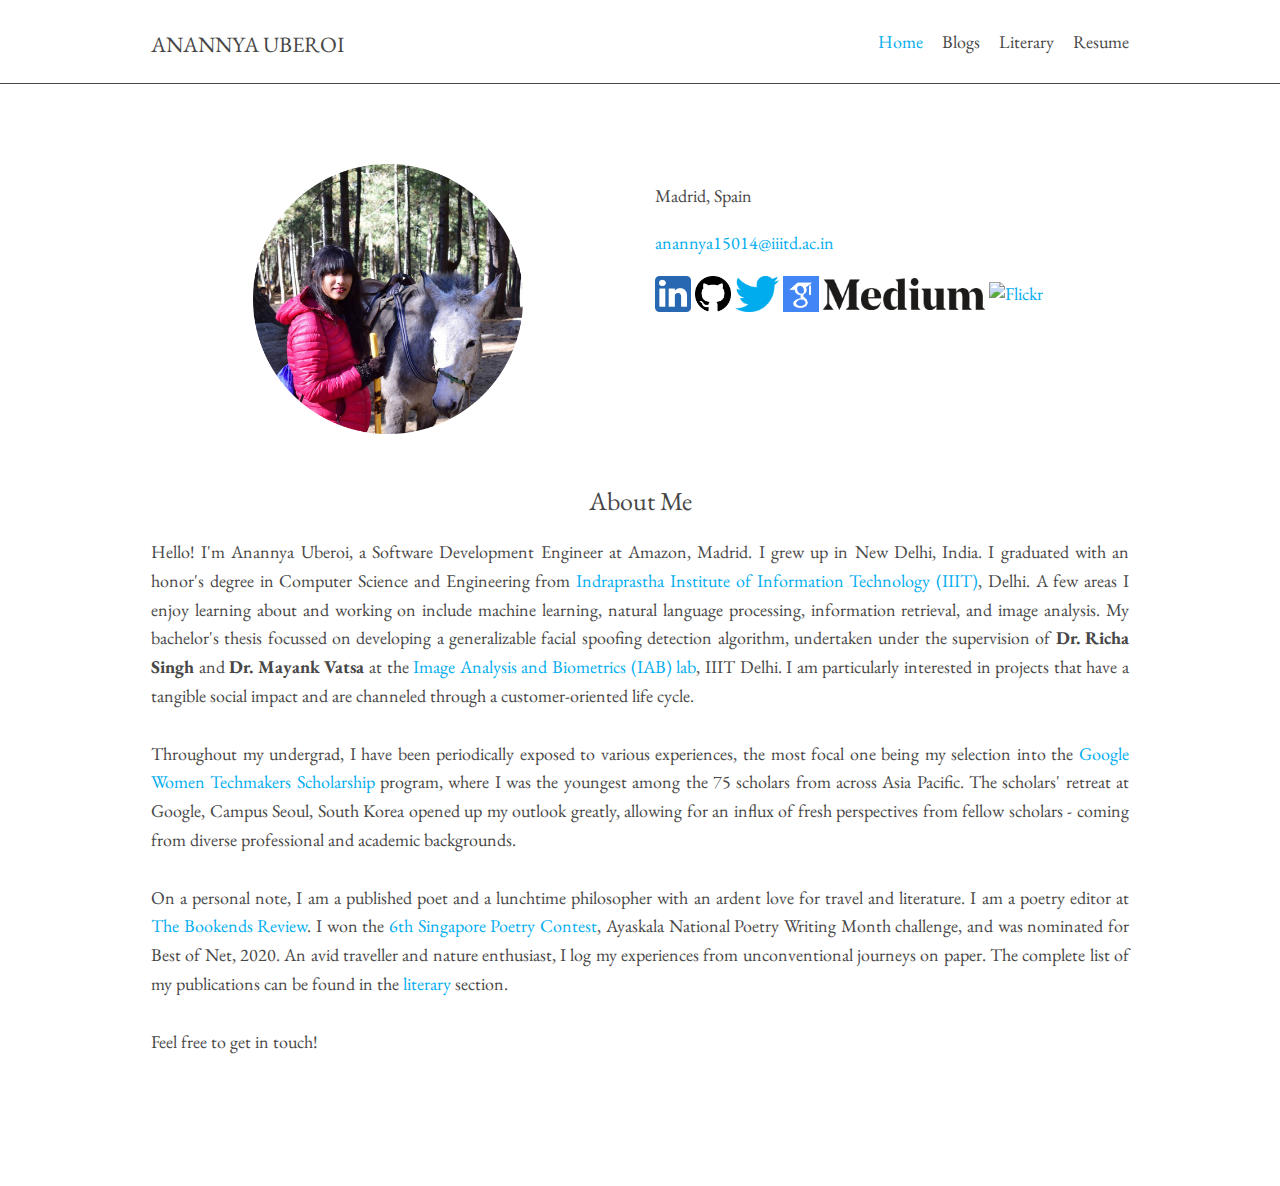
==== commit 02c149d5: "Update index.html" ====
--- a/index.html
+++ b/index.html
@@ -39,6 +39,7 @@
                      <a target= "_blank" href="https://twitter.com/AnannyaUberoi"><img src="images/twitter.png" alt="Twitter" style="height:2em"></a>
                      <a target= "_blank" href="https://scholar.google.com/citations?user=a4Lp-GEAAAAJ&hl=en"><img src="images/scholar.png" alt="Scholar" style="height:2em"></a>
                      <a target= "_blank" href="https://medium.com/@anannyauberoi/"><img src="images/medium.png" alt="Medium" style="width:9em"></a>
+                     <a target= "_blank" href="https://flic.kr/ps/3TMmS1"><img src="images/flickr.png" alt="Flickr" style="height:2em"></a>
                   </p>
                </div>
             </div>
@@ -51,8 +52,6 @@
                <br><br>
                Feel free to get in touch!
             </p>
-            <div class="clear"><span class="tags">New:</span> For personalized resume and profile reviews at fixed charges, please contact me via LinkedIn Messaging or drop me an email at <a href="mailto:anannyauberoi27@gmail.com">anannyauberoi27@gmail.com</a>, with the subject line including "Resume Review".</div>
-            <script data-name="BMC-Widget" src="https://cdnjs.buymeacoffee.com/1.0.0/widget.prod.min.js" data-id="anuberoi" data-description="Support my literary work!" data-message="Thank you for visiting. You can now buy me a coffee!" data-color="#79D6B5" data-position="" data-x_margin="50" data-y_margin="60"></script>
          </main>
       </div>
       <a id="backtotop" href="#top"><i class="fa fa-chevron-up"></i></a>
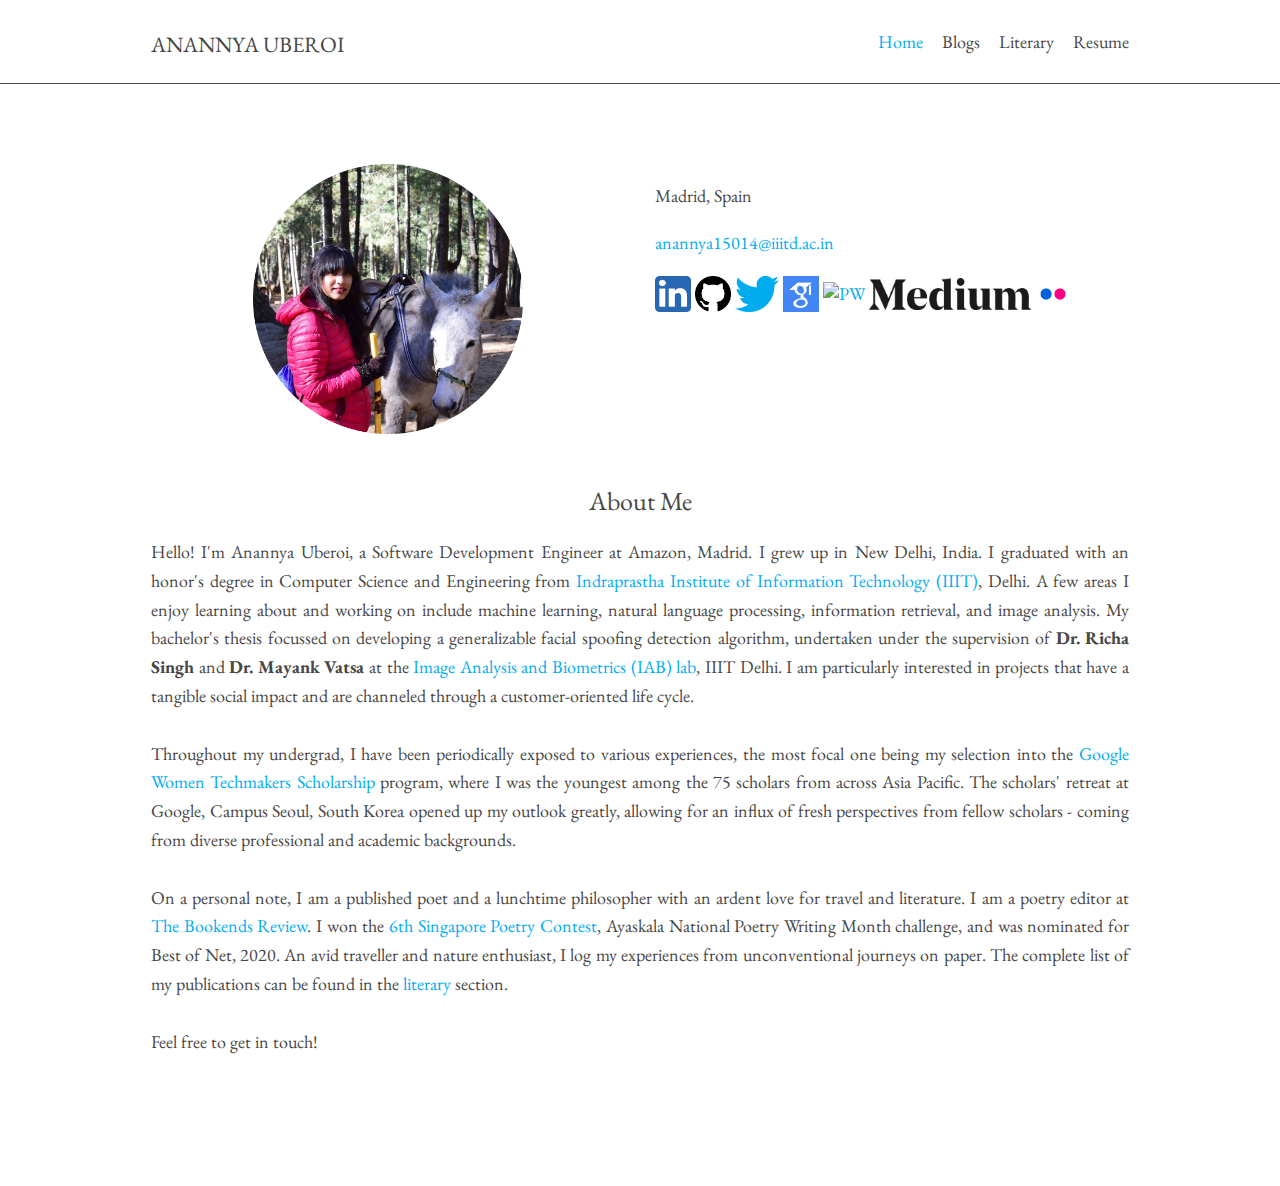
==== commit faa1dcf5: "Update index.html" ====
--- a/index.html
+++ b/index.html
@@ -38,6 +38,7 @@
                      <a target= "_blank" href="https://github.com/anne27"><img src="images/github.png" alt="GitHub" style="height:2em"></a>
                      <a target= "_blank" href="https://twitter.com/AnannyaUberoi"><img src="images/twitter.png" alt="Twitter" style="height:2em"></a>
                      <a target= "_blank" href="https://scholar.google.com/citations?user=a4Lp-GEAAAAJ&hl=en"><img src="images/scholar.png" alt="Scholar" style="height:2em"></a>
+                     <a target= "_blank" href="https://www.pw.org/directory/writers/anannya_uberoi"><img src="images/pw.png" alt="PW" style="height:2em"></a>
                      <a target= "_blank" href="https://medium.com/@anannyauberoi/"><img src="images/medium.png" alt="Medium" style="width:9em"></a>
                      <a target= "_blank" href="https://flic.kr/ps/3TMmS1"><img src="images/flickr.png" alt="Flickr" style="height:2em"></a>
                   </p>
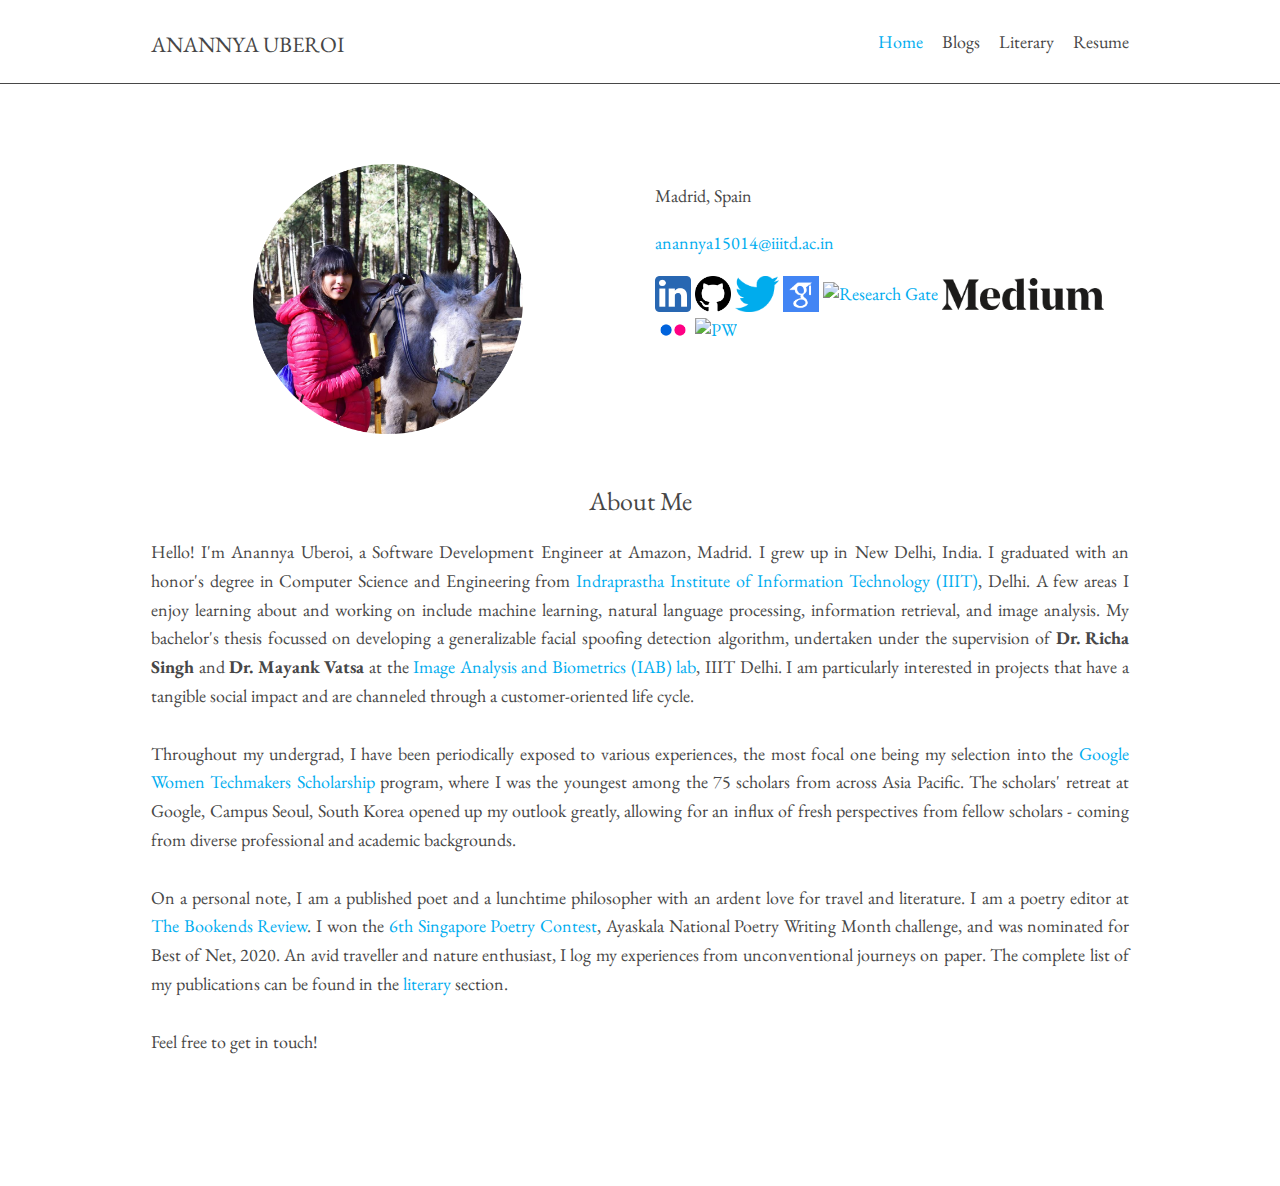
==== commit 1c9984de: "Update index.html" ====
--- a/index.html
+++ b/index.html
@@ -38,9 +38,10 @@
                      <a target= "_blank" href="https://github.com/anne27"><img src="images/github.png" alt="GitHub" style="height:2em"></a>
                      <a target= "_blank" href="https://twitter.com/AnannyaUberoi"><img src="images/twitter.png" alt="Twitter" style="height:2em"></a>
                      <a target= "_blank" href="https://scholar.google.com/citations?user=a4Lp-GEAAAAJ&hl=en"><img src="images/scholar.png" alt="Scholar" style="height:2em"></a>
-                     <a target= "_blank" href="https://www.pw.org/directory/writers/anannya_uberoi"><img src="images/pw.png" alt="PW" style="height:2em"></a>
+                     <a target= "_blank" href="https://www.researchgate.net/profile/Anannya_Uberoi"><img src="images/ResearchGate.png" alt="Research Gate" style="height:2em"></a>
                      <a target= "_blank" href="https://medium.com/@anannyauberoi/"><img src="images/medium.png" alt="Medium" style="width:9em"></a>
                      <a target= "_blank" href="https://flic.kr/ps/3TMmS1"><img src="images/flickr.png" alt="Flickr" style="height:2em"></a>
+                     <a target= "_blank" href="https://www.pw.org/directory/writers/anannya_uberoi"><img src="images/pnw.png" alt="PW" style="height:3em"></a>
                   </p>
                </div>
             </div>
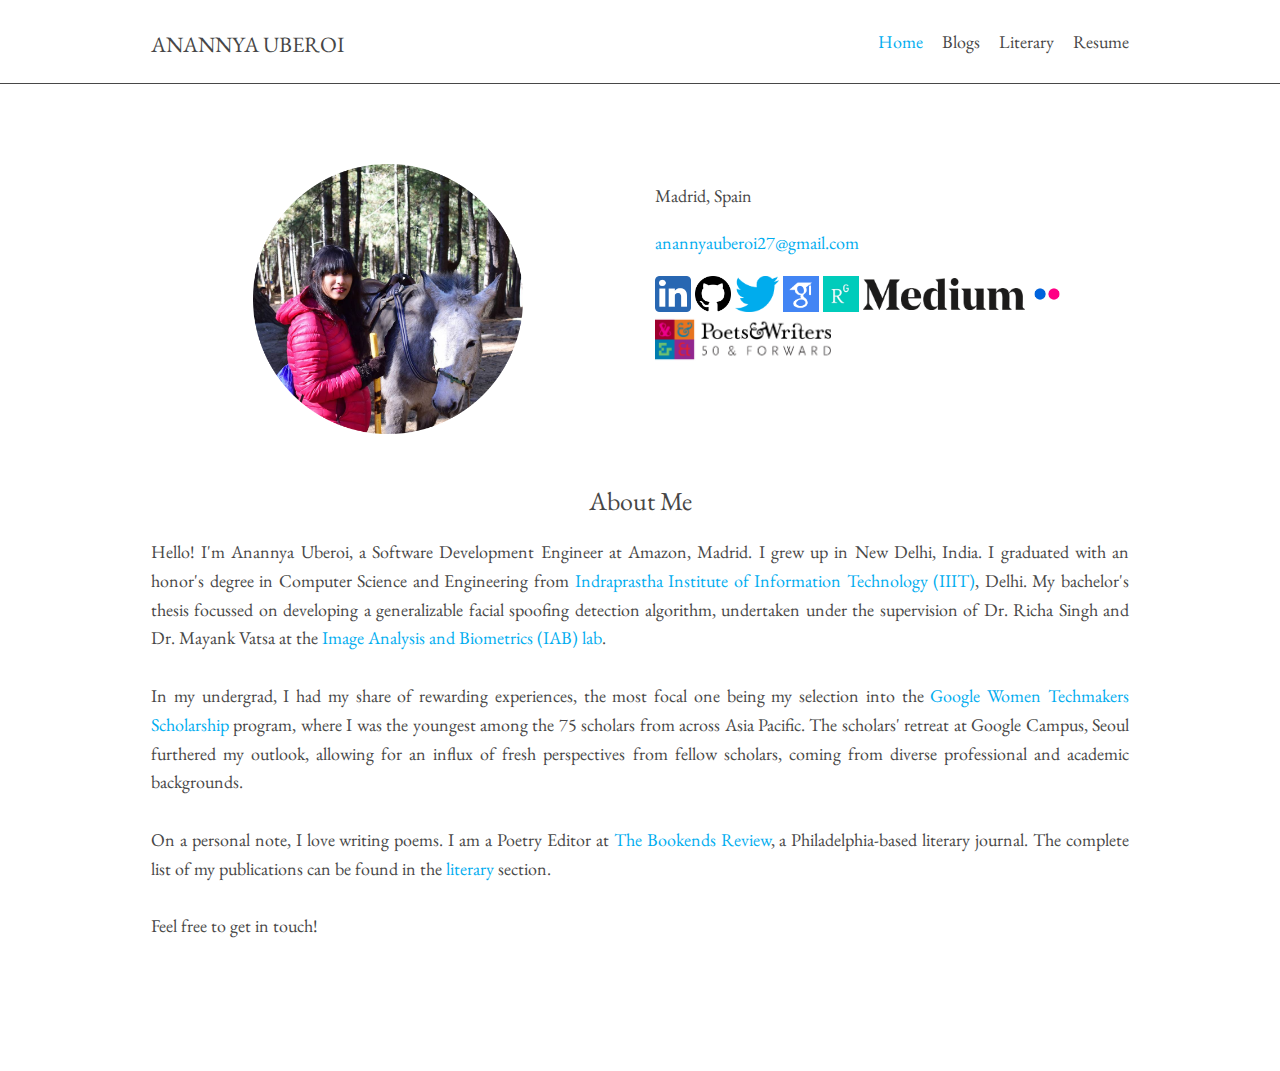
==== commit fd3493e4: "Update index.html" ====
--- a/index.html
+++ b/index.html
@@ -32,7 +32,7 @@
                </div>
                <div class="one_half" align="left">
                   <p>Madrid, Spain</p>
-                  <p><a href="mailto:anannya15014@iiitd.ac.in">anannya15014@iiitd.ac.in</a></p>
+                  <p><a href="mailto:anannya15014@iiitd.ac.in">anannyauberoi27@gmail.com</a></p>
                   <p>
                      <a target= "_blank" href="https://www.linkedin.com/in/anannyauberoi/"><img src="images/linkedin.png" alt="LinkedIn" style="height:2em"></a>
                      <a target= "_blank" href="https://github.com/anne27"><img src="images/github.png" alt="GitHub" style="height:2em"></a>
@@ -46,11 +46,11 @@
                </div>
             </div>
             <h3 class="heading" align="center">About Me</h3>
-            <p class="btmspace-50 justified">Hello! I'm Anannya Uberoi, a Software Development Engineer at Amazon, Madrid. I grew up in New Delhi, India. I graduated with an honor's degree in Computer Science and Engineering from <a target="_blank" href = "http://iiitd.ac.in/">Indraprastha Institute of Information Technology (IIIT)</a>, Delhi. A few areas I enjoy learning about and working on include machine learning, natural language processing, information retrieval, and image analysis. My bachelor's thesis focussed on developing a generalizable facial spoofing detection algorithm, undertaken under the supervision of <strong>Dr. Richa Singh</strong> and <strong>Dr. Mayank Vatsa</strong> at the <a target="_blank" href = "http://iab-rubric.org/">Image Analysis and Biometrics (IAB) lab</a>, IIIT Delhi. I am particularly interested in projects that have a tangible social impact and are channeled through a customer-oriented life cycle.
+            <p class="btmspace-50 justified">Hello! I'm Anannya Uberoi, a Software Development Engineer at Amazon, Madrid. I grew up in New Delhi, India. I graduated with an honor's degree in Computer Science and Engineering from <a target="_blank" href = "http://iiitd.ac.in/">Indraprastha Institute of Information Technology (IIIT)</a>, Delhi. My bachelor's thesis focussed on developing a generalizable facial spoofing detection algorithm, undertaken under the supervision of Dr. Richa Singh and Dr. Mayank Vatsa at the <a target="_blank" href = "http://iab-rubric.org/">Image Analysis and Biometrics (IAB) lab</a>.
                <br><br>
-               Throughout my undergrad, I have been periodically exposed to various  experiences, the most focal one being my selection into the <a target="_blank" href = "https://www.womentechmakers.com/scholars/previous">Google Women Techmakers Scholarship</a> program, where I was the youngest among the 75 scholars from across Asia Pacific. The scholars' retreat at Google, Campus Seoul, South Korea opened up my outlook greatly, allowing for an influx of fresh perspectives from fellow scholars - coming from diverse professional and academic backgrounds.
+               In my undergrad, I had my share of rewarding experiences, the most focal one being my selection into the <a target="_blank" href = "https://www.womentechmakers.com/scholars/previous">Google Women Techmakers Scholarship</a> program, where I was the youngest among the 75 scholars from across Asia Pacific. The scholars' retreat at Google Campus, Seoul furthered my outlook, allowing for an influx of fresh perspectives from fellow scholars, coming from diverse professional and academic backgrounds.
                <br><br>
-               On a personal note, I am a published poet and a lunchtime philosopher with an ardent love for travel and literature. I am a poetry editor at <a target="_blank" href="http://thebookendsreview.com/about-us/">The Bookends Review</a>. I won the <a target="_blank" href="https://singaporeunbound.org/blog/2020/7/23/6th-singapore-poetry-contest-results?fbclid=IwAR1X2EfIau5Wi6dW1j9ng-JLvfMtAHNqVcgIaGo2XMOSmZO0yrZzRk2Px0g">6th Singapore Poetry Contest</a>, Ayaskala National Poetry Writing Month challenge, and was nominated for Best of Net, 2020. An avid traveller and nature enthusiast, I log my experiences from unconventional journeys on paper. The complete list of my publications can be found in the <a href="https://anannyauberoi.com/literary">literary</a> section.
+               On a personal note, I love writing poems. I am a Poetry Editor at <a target="_blank" href="http://thebookendsreview.com/about-us/">The Bookends Review</a>, a Philadelphia-based literary journal. The complete list of my publications can be found in the <a href="https://anannyauberoi.com/literary">literary</a> section.
                <br><br>
                Feel free to get in touch!
             </p>
